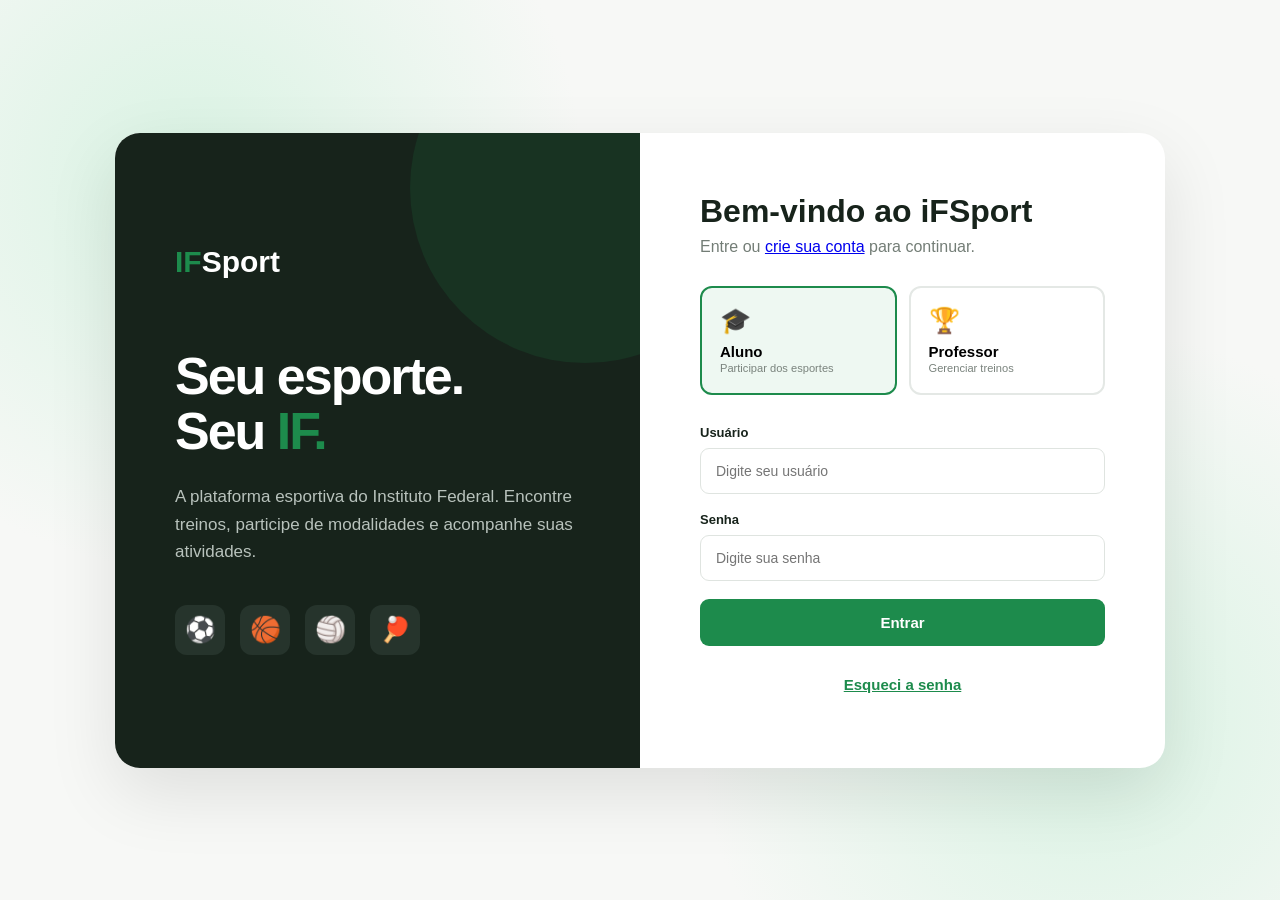
==== aluno.html @ d4136640 "arquivos" ====
<!DOCTYPE html>
<html lang="pt-BR">

<head>

    <meta charset="UTF-8">
    <meta name="viewport" content="width=device-width, initial-scale=1.0">

    <title>iFSport - Aluno</title>

    <link rel="stylesheet" href="css/aluno.css">
    <!DOCTYPE html>
    <html lang="pt-BR">

    <head>
        <meta charset="UTF-8">
        <meta name="viewport" content="width=device-width, initial-scale=1.0">

        <title>IFSports</title>

    </head>


<body>


    <!-- =========================
         CABEÇALHO
    ========================= -->

    <header>

        <div class="logo">
            <span>IF</span>Sports
        </div>


        <nav>

            <a href="#inicio">
                Início
            </a>

            <a href="#modalidades">
                Modalidades
            </a>

            <a href="#treinos">
                Treinos
            </a>

        </nav>


        <button class="btn-sair" onclick="irParaPagina()">
            Sair
        </button>

    </header>


    <main>


        <!-- =========================
             HERO
        ========================= -->

        <section class="hero" id="inicio">


            <div class="hero-text">


                <span class="tag">
                    ESPORTE NO IF
                </span>


                <h1>

                    Seu esporte.
                    <br>

                    Seu <span>IF.</span>

                </h1>


                <p>

                    Encontre modalidades, confira os horários
                    dos treinos e participe das atividades
                    esportivas do Instituto Federal.

                </p>


                <div class="hero-buttons">
                    

                    <button class="btn-secondary" onclick="irParaTreinos()">

                        Ver Treinos

                    </button>


                    <button class="btn-primary" onclick="irParaModalidades()">

                        Ver modalidades

                    </button>

                    


                </div>


            </div>



            <!-- CARD -->

            <div class="hero-card">


                <div class="bola">
                    ⚽
                </div>


                <h2>
                    Movimente-se
                </h2>


                <p>

                    Faça parte das atividades esportivas
                    do seu campus.

                </p>


                <div class="stats">


                    <div>

                        <strong>
                            8+
                        </strong>

                        <small>
                            Modalidades
                        </small>

                    </div>


                    <div>

                        <strong>
                            20+
                        </strong>

                        <small>
                            Treinos
                        </small>

                    </div>


                    <div>

                        <strong>
                            100+
                        </strong>

                        <small>
                            Atletas
                        </small>

                    </div>


                </div>


            </div>


        </section>



        <!-- =========================
             MODALIDADES
        ========================= -->

        <section class="section" id="modalidades">


            <div class="section-title">


                <span>
                    EXPLORE
                </span>


                <h2>
                    Modalidades esportivas
                </h2>


                <p>
                    Escolha seu esporte e encontre os próximos treinos.
                </p>


            </div>



            <div class="sports-grid">


                <div class="sport-card">

                    <div class="sport-icon">
                        ⚽
                    </div>

                    <h3>
                        Futebol Society
                    </h3>

                    <p>
                        Treinos e competições.
                    </p>

                    <button onclick="irParaPaginaFutebol()">Ver horários →</button>

                </div>

                

                <div class="sport-card">

                    <div class="sport-icon">
                        🏊‍♂️
                    </div>

                    <h3>
                        Natação
                    </h3>

                    <p>
                        Treine e evolua .
                    </p>

                    <button onclick="irParaPaginaFutebol()">Ver horários →</button>

                </div>

                <div class="sport-card">

                    <div class="sport-icon">
                        🏃‍♂️
                    </div>

                    <h3>
                        Atletismo
                    </h3>

                    <p>
                        Treinos e competições.
                    </p>

                    <button onclick="irParaPaginaFutebol()">Ver horários →</button>

                </div>

                <div class="sport-card">

                    <div class="sport-icon">
                        🏀
                    </div>

                    <h3>
                        Basquete
                    </h3>

                    <p>
                        Treinos e campeonatos.
                    </p>

                    <button onclick="irParaPaginaBasquete()">Ver horários →</button>

                </div>

                <div class="sport-card">

                    <div class="sport-icon">
                        ⚽
                    </div>

                    <h3>
                        Futsal
                    </h3>

                    <p>
                        Treinos e competições.
                    </p>

                    <button onclick="irParaPaginaFutebol()">Ver horários →</button>

                </div>

                <div class="sport-card">

                    <div class="sport-icon">
                        🤾
                    </div>

                    <h3>
                        Handebol
                    </h3>

                    <p>
                        Treinos e competições.
                    </p>

                    <button onclick="irParaPaginaFutebol()">Ver horários →</button>

                </div>

                <div class="sport-card">

                    <div class="sport-icon">
                        🏐
                    </div>

                    <h3>
                        Vôlei
                    </h3>

                    <p>
                        Treinos para todos.
                    </p>

                    <button onclick="irParaPaginaVolei()">Ver horários →</button>

                </div>



                <div class="sport-card">

                    <div class="sport-icon">
                        🏓
                    </div>

                    <h3>
                        Tenis de mesa
                    </h3>

                    <p>
                        Pratique e evolua.
                    </p>

                    <button onclick="irParaPaginaTenisMesa()">Ver horários →</button>

                </div>


            </div>


        </section>



        <!-- =========================
             TREINOS
        ========================= -->

        <section class="section schedule" id="treinos">


            <div class="section-title">


                <span>
                    AGENDA
                </span>


                <h2>
                    Próximos treinos
                </h2>


                <p>
                    Confira os horários das próximas atividades.
                </p>


            </div>

            

            <div class="training-list">

                <div class="training" id="listaTreinos"></div>

            </div>


        </section>


    </main>



    <!-- =========================
         RODAPÉ
    ========================= -->

    <footer>


        <div class="logo">

            <span>
                IF
            </span>Sports

        </div>


        <p>

            Esporte, saúde e integração
            no Instituto Federal.

        </p>


        <div class="footer-links">

            <a href="#inicio">
                Início
            </a>

            <a href="#modalidades">
                Modalidades
            </a>

            <a href="#treinos">
                Treinos
            </a>

        </div>


        <p class="copyright">

            © 2026 IFSports.
            Projeto acadêmico.

        </p>


    </footer>



    <!-- =========================
         JAVASCRIPT
    ========================= -->

    <script>


        function irParaPagina() {
            window.location.href = "index.html";
        }


        function irParaInscricao() {

            document
                .getElementById("inscricao")
                .scrollIntoView({
                    behavior: "smooth"
                });

        }

        function irParaTreinos() {

            document
                .getElementById("treinos")
                .scrollIntoView({
                    behavior: "smooth"
                });

        }

        function irParaModalidades() {

            document
                .getElementById("modalidades")
                .scrollIntoView({
                    behavior: "smooth"
                });

        }



        function mostrarMensagem() {

            alert(
                "Área de inscrições! Em breve você poderá escolher uma modalidade e realizar sua inscrição."
            );

        }



        function inscrever(modalidade) {

            alert(
                "Você selecionou a modalidade: " + modalidade
            );

        }


    </script>

    <script src="js/sistema.js"></script>

    <script src="js/aluno.js"></script>

</body>

</html>
---- css/aluno.css ----
* {
    margin: 0;
    padding: 0;
    box-sizing: border-box;
}

html {
    scroll-behavior: smooth;
}

body {
    font-family: Arial, Helvetica, sans-serif;
    background: #f7f8f6;
    color: #17231b;
}


/* =========================
           HEADER
        ========================= */

header {
    height: 75px;

    display: flex;
    align-items: center;
    justify-content: space-between;

    padding: 0 8%;

    background: white;

    border-bottom: 1px solid #e5e5e5;

    position: sticky;
    top: 0;

    z-index: 100;
}

.logo {
    font-size: 25px;
    font-weight: 800;
}

.logo span {
    color: #1d8b4c;
}

nav {
    display: flex;
    gap: 35px;
}

nav a {
    text-decoration: none;
    color: #4b554e;

    font-size: 14px;
    font-weight: 600;

    transition: 0.2s;
}

nav a:hover {
    color: #1d8b4c;
}

button {
    border: none;
    cursor: pointer;
    font-weight: 700;
}

.btn-sair {
    padding: 11px 22px;

    border-radius: 8px;

    background: #aa0606;
    color: white;
}

.btn-professor {
    padding: 11px 22px;

    border-radius: 8px;

    background: #17231b;
    color: white;
}


/* =========================
           HERO
        ========================= */

.hero {
    min-height: 650px;

    display: flex;
    align-items: center;
    justify-content: space-between;

    padding: 80px 10%;

    background:
        radial-gradient(circle at 80% 30%,
            #d9f3e3,
            transparent 35%);
}

.hero-text {
    max-width: 600px;
}

.tag {
    color: #1d8b4c;

    font-size: 13px;
    font-weight: 800;

    letter-spacing: 2px;
}

.hero h1 {
    margin-top: 15px;

    font-size: 70px;

    line-height: 1;

    letter-spacing: -3px;
}

.hero h1 span {
    color: #1d8b4c;
}

.hero p {
    margin-top: 25px;

    max-width: 500px;

    color: #657069;

    font-size: 18px;

    line-height: 1.6;
}

.hero-buttons {
    margin-top: 35px;

    display: flex;
    gap: 15px;
}

.btn-primary {
    background: #1d8b4c;

    color: white;

    padding: 15px 25px;

    border-radius: 9px;

    font-size: 15px;

    transition: 0.2s;
}

.btn-primary:hover {
    background: #146b39;

    transform: translateY(-2px);
}

.btn-secondary {
    background: white;

    color: #17231b;

    padding: 15px 25px;

    border-radius: 9px;

    border: 1px solid #ddd;
}


/* =========================
           CARD DO HERO
        ========================= */

.hero-card {
    width: 350px;

    padding: 40px;

    border-radius: 25px;

    background: #17231b;

    color: white;

    box-shadow: 0 25px 60px rgba(0, 0, 0, 0.15);
}

.bola {
    font-size: 70px;

    margin-bottom: 20px;
}

.hero-card h2 {
    font-size: 30px;
}

.hero-card p {
    margin-top: 10px;

    color: #b8c2bc;

    line-height: 1.5;
}

.stats {
    display: flex;

    justify-content: space-between;

    margin-top: 35px;

    padding-top: 25px;

    border-top: 1px solid #3b463f;
}

.stats div {
    display: flex;

    flex-direction: column;
}

.stats strong {
    font-size: 22px;
}

.stats small {
    margin-top: 5px;

    color: #9ba69f;
}


/* =========================
           SEÇÕES
        ========================= */

.section {
    padding: 100px 10%;
}

.section-title {
    text-align: center;

    margin-bottom: 50px;
}

.section-title span {
    color: #1d8b4c;

    font-size: 12px;

    font-weight: 800;

    letter-spacing: 2px;
}

.section-title h2 {
    font-size: 40px;

    margin-top: 10px;
}

.section-title p {
    color: #6b756e;

    margin-top: 10px;
}


/* =========================
           MODALIDADES
        ========================= */

.sports-grid {
    display: grid;

    grid-template-columns:
        repeat(4, 1fr);

    gap: 20px;
}

.sport-card {
    background: white;

    padding: 30px;

    border-radius: 15px;

    border: 1px solid #e8ebe8;

    transition: 0.25s;
}

.sport-card:hover {
    transform: translateY(-7px);

    box-shadow:
        0 15px 35px rgba(0, 0, 0, 0.08);
}

.sport-icon {
    font-size: 40px;

    margin-bottom: 20px;
}

.sport-card h3 {
    font-size: 21px;
}

.sport-card p {
    color: #707a73;

    margin-top: 8px;

    font-size: 14px;
}

.sport-card button {
    background: none;

    color: #1d8b4c;

    margin-top: 25px;
}


/* =========================
           TREINOS
        ========================= */

.schedule {
    background: #eef3ef;
}

.training-list {
    width: 100%;
    max-width: none;
    margin: 0;
}

.training {
    background: white;
    padding: 20px;
    margin-bottom: 15px;
    border-radius: 12px;

    display: flex;
    align-items: center;
    gap: 25px;

    flex-wrap: wrap;
}

.date {
    width: 60px;

    text-align: center;

    display: flex;

    flex-direction: column;

    background: #e5f5eb;

    padding: 10px;

    border-radius: 8px;
}

.date strong {
    font-size: 22px;
}

.date span {
    font-size: 11px;

    color: #1d8b4c;

    font-weight: 800;
}

.training-info {
    flex: 1;
    min-width: 200px;
}

.training button {
    white-space: nowrap;
}

.training-info h3 {
    font-size: 17px;
}

.training-info p {
    color: #737d76;

    font-size: 13px;

    margin-top: 5px;
}

.available {
    color: #1d8b4c;

    font-size: 12px;

    font-weight: 700;
}

.training button {
    background: #17231b;

    color: white;

    padding: 10px 16px;

    border-radius: 7px;
}


/* =========================
           INSCRIÇÃO
        ========================= */

.signup {
    margin: 80px 10%;

    padding: 60px;

    border-radius: 25px;

    background: #1d8b4c;

    color: white;

    display: flex;

    justify-content: space-between;

    align-items: center;
}

.signup>div:first-child {
    max-width: 600px;
}

.signup span {
    font-size: 12px;

    letter-spacing: 2px;

    font-weight: 800;
}

.signup h2 {
    font-size: 45px;

    margin-top: 10px;
}

.signup p {
    margin-top: 15px;

    color: #d7f0df;
}

.signup .btn-primary {
    margin-top: 25px;

    background: white;

    color: #1d8b4c;
}

.signup-icon {
    font-size: 130px;
}


/* =========================
           FOOTER
        ========================= */

footer {
    background: #17231b;

    color: white;

    padding: 60px 10%;

    text-align: center;
}

footer .logo {
    margin-bottom: 15px;
}

footer p {
    color: #aab3ad;
}

.footer-links {
    display: flex;

    justify-content: center;

    gap: 30px;

    margin: 25px 0;
}

.footer-links a {
    color: #cbd2cd;

    text-decoration: none;
}

.copyright {
    font-size: 12px;
}


/* =========================
           RESPONSIVIDADE
        ========================= */

@media (max-width: 900px) {

    nav {
        display: none;
    }

    .hero {
        flex-direction: column;

        text-align: center;

        gap: 50px;
    }

    .hero p {
        margin-left: auto;
        margin-right: auto;
    }

    .hero-buttons {
        justify-content: center;
    }

    .sports-grid {
        grid-template-columns:
            repeat(2, 1fr);
    }

    .training {
        flex-wrap: wrap;
    }

    .signup {
        flex-direction: column;

        text-align: center;

        gap: 30px;
    }

}


@media (max-width: 600px) {

    .hero h1 {
        font-size: 50px;
    }

    .hero-card {
        width: 100%;
    }

    .sports-grid {
        grid-template-columns: 1fr;
    }

    .signup {
        margin: 40px 5%;

        padding: 40px 25px;
    }

    .signup h2 {
        font-size: 35px;
    }

}
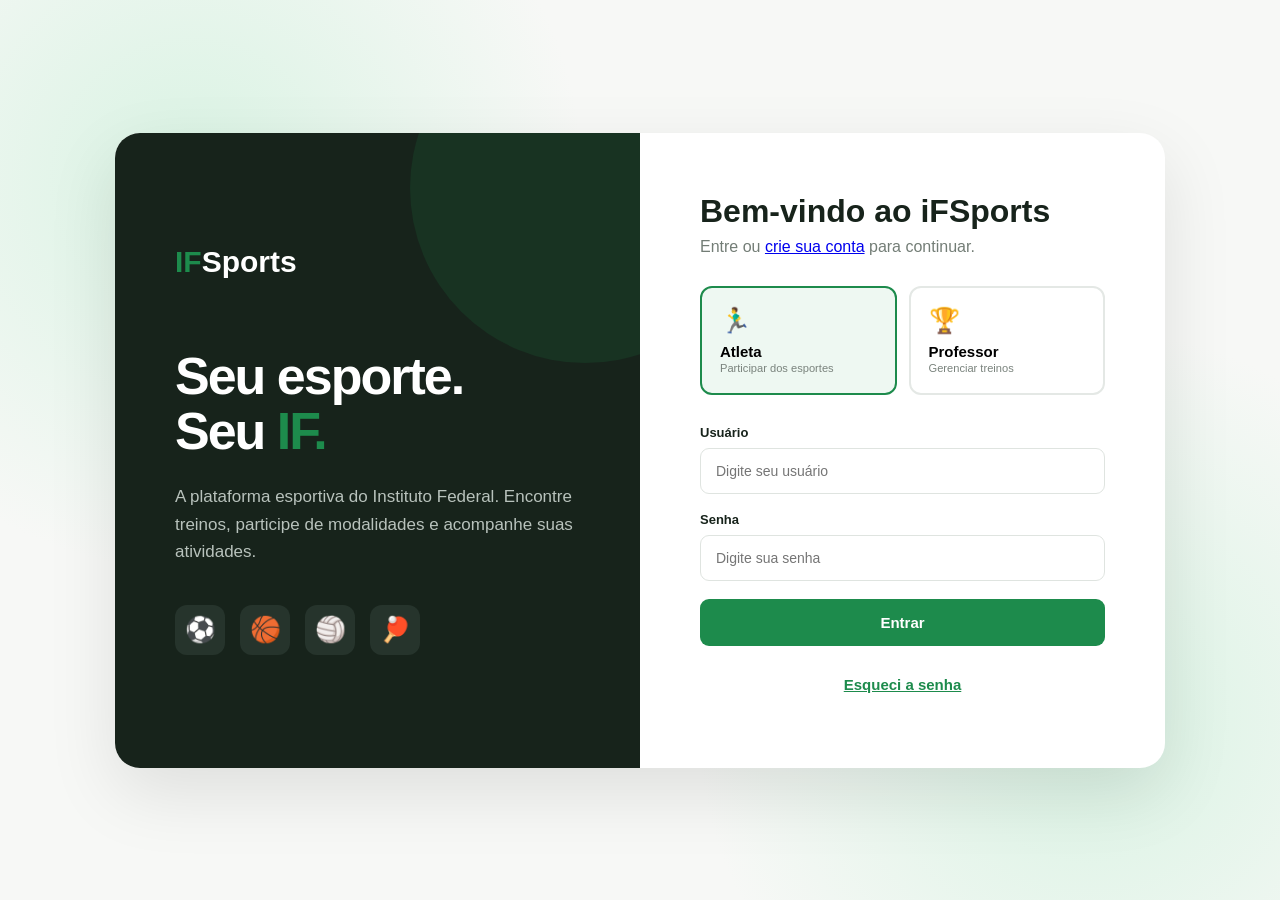
==== commit 42847e64: "adição do modal de horários" ====
--- a/aluno.html
+++ b/aluno.html
@@ -243,7 +243,7 @@
                         Treinos e competições.
                     </p>
 
-                    <button onclick="irParaPaginaFutebol()">Ver horários →</button>
+                    <button onclick="abrirModal('futebol')">Ver horários →</button>
 
                 </div>
 
@@ -263,7 +263,7 @@
                         Treine e evolua .
                     </p>
 
-                    <button onclick="irParaPaginaFutebol()">Ver horários →</button>
+                    <button onclick="abrirModal('natacao')">Ver horários →</button>
 
                 </div>
 
@@ -281,7 +281,7 @@
                         Treinos e competições.
                     </p>
 
-                    <button onclick="irParaPaginaFutebol()">Ver horários →</button>
+                    <button onclick="abrirModal('atletismo')">Ver horários →</button>
 
                 </div>
 
@@ -299,7 +299,7 @@
                         Treinos e campeonatos.
                     </p>
 
-                    <button onclick="irParaPaginaBasquete()">Ver horários →</button>
+                    <button onclick="abrirModal('basquete')">Ver horários →</button>
 
                 </div>
 
@@ -317,7 +317,7 @@
                         Treinos e competições.
                     </p>
 
-                    <button onclick="irParaPaginaFutebol()">Ver horários →</button>
+                    <button onclick="abrirModal('futsal')">Ver horários →</button>
 
                 </div>
 
@@ -335,7 +335,7 @@
                         Treinos e competições.
                     </p>
 
-                    <button onclick="irParaPaginaFutebol()">Ver horários →</button>
+                    <button onclick="abrirModal(handebol)">Ver horários →</button>
 
                 </div>
 
@@ -353,7 +353,7 @@
                         Treinos para todos.
                     </p>
 
-                    <button onclick="irParaPaginaVolei()">Ver horários →</button>
+                    <button onclick="abrirModal('volei')">Ver horários →</button>
 
                 </div>
 
@@ -373,7 +373,7 @@
                         Pratique e evolua.
                     </p>
 
-                    <button onclick="irParaPaginaTenisMesa()">Ver horários →</button>
+                    <button onclick="abrirModal('tenismesa')">Ver horários →</button>
 
                 </div>
 
@@ -546,6 +546,111 @@
 
     </script>
 
+        <div class="modal-overlay" id="modalHorarios" hidden>
+        <div class="modal" role="dialog" aria-modal="true" aria-labelledby="modalTitulo">
+ 
+            <div class="modal-topo">
+                <button class="modal-fechar" onclick="fecharModal()" aria-label="Fechar">×</button>
+                <div class="modal-icone" id="modalIcone"></div>
+                <h3 id="modalTitulo"></h3>
+            </div>
+ 
+            <div class="modal-corpo" id="modalConteudo"></div>
+ 
+        </div>
+    </div>
+
+    <script>
+         const modalidades = {
+            futebol:   { nome: "Futebol Society", icone: "⚽",    horarios: [] },
+            natacao:   { nome: "Natação",         icone: "🏊‍♂️", horarios: [] },
+            atletismo: { nome: "Atletismo",       icone: "🏃‍♂️", horarios: [] },
+            basquete:  { nome: "Basquete",        icone: "🏀",    local: "Ginásio IFCN", 
+                grupos: [
+                    { titulo: "Manhã", horarios: [
+                        {dia: "Sexta-feira", hora: "07:00 às 08:30"}
+                    ] },
+                    { titulo: "Tarde", horarios: [
+                        {dia: "Quarta-feira", hora: "13:00 às 14:30"},
+                        {dia: "Quinta-feira", hora: "13:00 às 14:30"},
+                    ] }
+                ] },
+            futsal:    { nome: "Futsal",          icone: "⚽",    local: "Ginásio IFCN",
+                grupos: [
+                    { titulo: "Masculino", horarios: [
+                        { dia: "Quinta-feira", hora: "20:00 às 21:45" },
+                        { dia: "Sexta-feira",  hora: "20:00 às 21:45" }
+                    ] },
+                    { titulo: "Feminino", horarios: [
+                        { dia: "Segunda-feira", hora: "12:00" },
+                        { dia: "Quarta-feira",  hora: "12:00" }
+                    ] }
+                ], horarios: [] },
+            handebol:  { nome: "Handebol",        icone: "🤾",    horarios: [] },
+            volei:     { nome: "Vôlei",           icone: "🏐",    horarios: [] },
+            tenis:     { nome: "Tênis de mesa",   icone: "🏓",    horarios: [] }
+        };
+ 
+        const modalEl = document.getElementById("modalHorarios");
+        let botaoOrigem = null;
+ 
+        function abrirModal(chave) {
+ 
+            const m = modalidades[chave];
+            botaoOrigem = document.activeElement;
+ 
+            document.getElementById("modalIcone").textContent = m.icone;
+            document.getElementById("modalTitulo").textContent = "Treinos de " + m.nome;
+ 
+            const conteudo = document.getElementById("modalConteudo");
+ 
+            const grupos = m.grupos ||
+                (m.horarios.length ? [{ titulo: "", horarios: m.horarios }] : []);
+ 
+            if (grupos.length === 0) {
+                conteudo.innerHTML =
+                    '<p class="modal-vazio">Ainda não há horários cadastrados para esta modalidade.</p>';
+            } else {
+                conteudo.innerHTML = grupos.map(g =>
+                    '<section class="modal-grupo">' +
+                    (g.titulo ? `<h4>${g.titulo}</h4>` : "") +
+                    '<ul class="modal-horarios">' +
+                    g.horarios.map(h =>
+                        `<li><strong>${h.dia}</strong><span>${h.hora}</span></li>`
+                    ).join("") + '</ul></section>'
+                ).join("") +
+                (m.local
+                    ? `<div class="modal-local"><div class="modal-local-icone">📍</div><p>Local: <strong>${m.local}</strong></p></div>`
+                    : "");
+            }
+ 
+            modalEl.hidden = false;
+            modalEl.classList.remove("aberto");
+            void modalEl.offsetWidth; // reinicia a animação
+            modalEl.classList.add("aberto");
+            document.body.classList.add("modal-aberto");
+            modalEl.querySelector(".modal-fechar").focus();
+ 
+        }
+ 
+        function fecharModal() {
+            modalEl.hidden = true;
+            modalEl.classList.remove("aberto");
+            document.body.classList.remove("modal-aberto");
+            if (botaoOrigem) botaoOrigem.focus();
+        }
+ 
+        // Fecha clicando fora da caixa
+        modalEl.addEventListener("click", e => {
+            if (e.target === modalEl) fecharModal();
+        });
+ 
+        // Fecha com ESC
+        document.addEventListener("keydown", e => {
+            if (e.key === "Escape" && !modalEl.hidden) fecharModal();
+        });
+    </script>
+
     <script src="js/sistema.js"></script>
 
     <script src="js/aluno.js"></script>
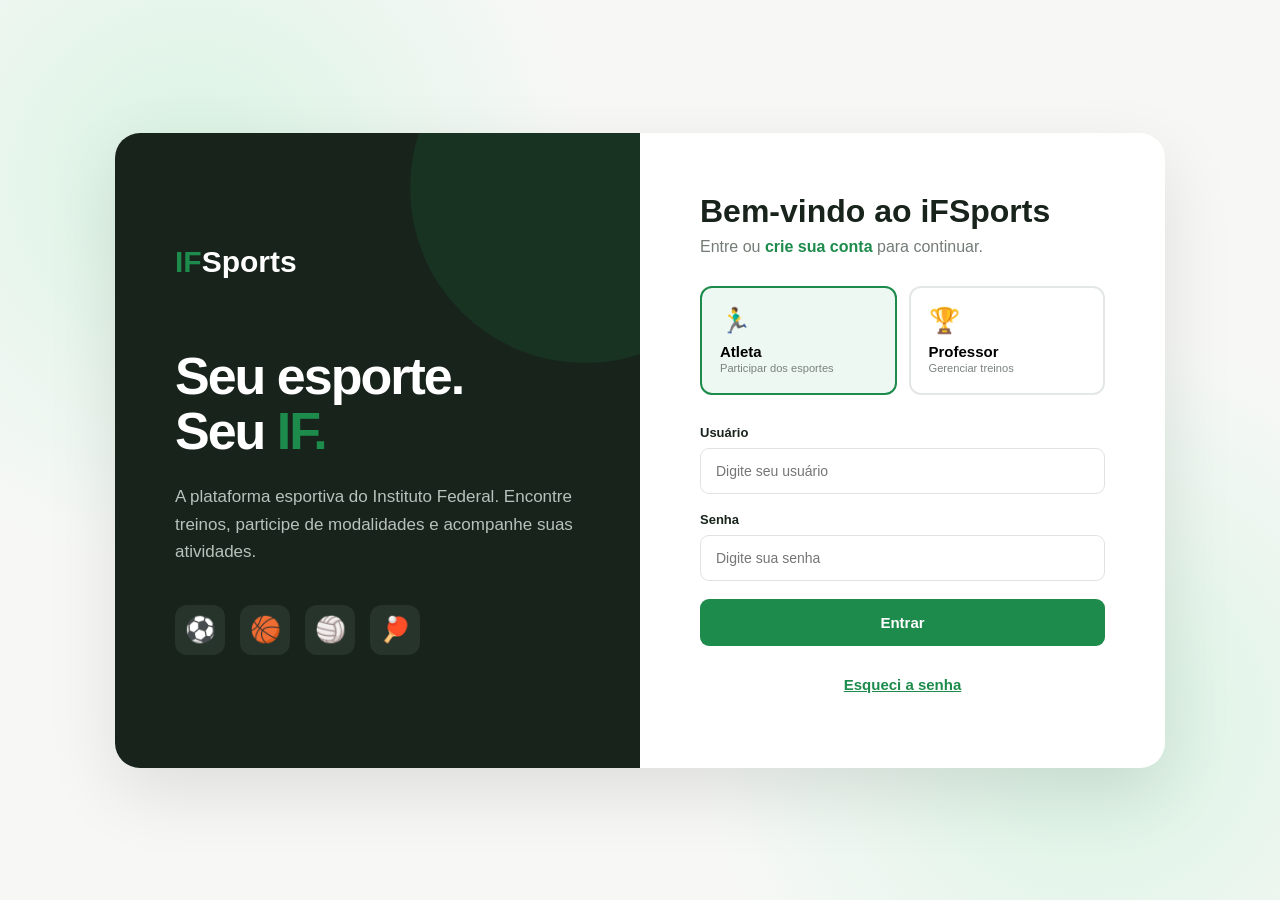
==== commit a6bc383f: "adição horarios handebol" ====
--- a/aluno.html
+++ b/aluno.html
@@ -9,14 +9,6 @@
     <title>iFSport - Aluno</title>
 
     <link rel="stylesheet" href="css/aluno.css">
-    <!DOCTYPE html>
-    <html lang="pt-BR">
-
-    <head>
-        <meta charset="UTF-8">
-        <meta name="viewport" content="width=device-width, initial-scale=1.0">
-
-        <title>IFSports</title>
 
     </head>
 
@@ -335,7 +327,7 @@
                         Treinos e competições.
                     </p>
 
-                    <button onclick="abrirModal(handebol)">Ver horários →</button>
+                    <button onclick="abrirModal('handebol')">Ver horários →</button>
 
                 </div>
 
@@ -586,9 +578,16 @@
                         { dia: "Quarta-feira",  hora: "12:00" }
                     ] }
                 ], horarios: [] },
-            handebol:  { nome: "Handebol",        icone: "🤾",    horarios: [] },
+            handebol:  { nome: "Handebol",        icone: "🤾", local: "Ginásio IFCN",
+                grupos: [
+                    { titulo: "Noite", horarios: [
+                        { dia: "Quarta-feira", hora: "18:00 às 20:00"},
+                        { dia: "Quinta-feira", hora: "18:00 às 20:00"},
+                        { dia: "Sexta-feira", hora: "18:00 às 20:00"}
+                    ]}
+                ] },
             volei:     { nome: "Vôlei",           icone: "🏐",    horarios: [] },
-            tenis:     { nome: "Tênis de mesa",   icone: "🏓",    horarios: [] }
+            tenismesa:     { nome: "Tênis de mesa",   icone: "🏓",    horarios: [] }
         };
  
         const modalEl = document.getElementById("modalHorarios");
--- a/css/aluno.css
+++ b/css/aluno.css
@@ -618,4 +618,290 @@
         font-size: 35px;
     }
 
+}
+
+/* =========================
+           MODAL DE HORÁRIOS
+        ========================= */
+
+.modal-overlay {
+    position: fixed;
+    inset: 0;
+    z-index: 200;
+
+    display: flex;
+    align-items: center;
+    justify-content: center;
+
+    padding: 20px;
+
+    background: rgba(23, 35, 27, 0.65);
+    backdrop-filter: blur(4px);
+}
+
+.modal-overlay[hidden] {
+    display: none;
+}
+
+body.modal-aberto {
+    overflow: hidden;
+}
+
+.modal {
+    width: 100%;
+    max-width: 560px;
+    max-height: 92vh;
+    overflow-y: auto;
+
+    border-radius: 24px;
+
+    background: white;
+
+    box-shadow: 0 30px 80px rgba(0, 0, 0, 0.35);
+}
+
+/* Animação de abertura */
+
+.modal-overlay.aberto {
+    animation: overlayEntrada 0.3s ease-out both;
+}
+
+.modal-overlay.aberto .modal {
+    animation: modalEntrada 0.45s cubic-bezier(0.2, 0.9, 0.3, 1.15) both;
+}
+
+@keyframes overlayEntrada {
+    from { opacity: 0; }
+    to   { opacity: 1; }
+}
+
+@keyframes modalEntrada {
+    from {
+        opacity: 0;
+        transform: translateY(50px) scale(0.92);
+    }
+    to {
+        opacity: 1;
+        transform: translateY(0) scale(1);
+    }
+}
+
+
+/* Topo escuro compacto: ícone e título lado a lado */
+
+.modal-topo {
+    position: relative;
+    overflow: hidden;
+
+    display: flex;
+    align-items: center;
+    gap: 16px;
+
+    padding: 24px 40px 24px 32px;
+
+    background: #17231b;
+    color: white;
+}
+
+.modal-topo::before {
+    content: "";
+    position: absolute;
+
+    width: 220px;
+    height: 220px;
+
+    top: -110px;
+    right: -70px;
+
+    border-radius: 50%;
+
+    background: #1d8b4c;
+    opacity: 0.25;
+}
+
+.modal-icone {
+    position: relative;
+    flex-shrink: 0;
+
+    width: 54px;
+    height: 54px;
+
+    display: flex;
+    align-items: center;
+    justify-content: center;
+
+    border-radius: 15px;
+
+    background: #26342c;
+
+    font-size: 28px;
+}
+
+.modal-topo h3 {
+    position: relative;
+
+    font-size: 26px;
+    letter-spacing: -0.5px;
+    line-height: 1.1;
+}
+
+.modal-fechar {
+    position: absolute;
+    top: 50%;
+    right: 18px;
+    transform: translateY(-50%);
+    z-index: 2;
+
+    width: 36px;
+    height: 36px;
+
+    border-radius: 50%;
+
+    background: rgba(255, 255, 255, 0.12);
+    color: white;
+
+    font-size: 22px;
+    line-height: 1;
+
+    transition: background 0.2s;
+}
+
+.modal-fechar:hover {
+    background: rgba(255, 255, 255, 0.25);
+}
+
+.modal-fechar:focus-visible {
+    outline: 2px solid white;
+    outline-offset: 2px;
+}
+
+
+/* Corpo */
+
+.modal-corpo {
+    padding: 28px 32px 32px;
+}
+
+.modal-grupo {
+    overflow: hidden;
+
+    border: 1.5px solid #c9d4cd;
+    border-radius: 14px;
+}
+
+.modal-grupo + .modal-grupo {
+    margin-top: 18px;
+}
+
+.modal-grupo h4 {
+    padding: 12px 20px;
+
+    background: #1d8b4c;
+    color: white;
+
+    font-size: 15px;
+    letter-spacing: 0.3px;
+}
+
+.modal-horarios {
+    list-style: none;
+}
+
+.modal-horarios li {
+    display: flex;
+    justify-content: space-between;
+    align-items: center;
+    gap: 15px;
+
+    padding: 15px 20px;
+
+    border-bottom: 1px solid #e3e9e5;
+}
+
+.modal-horarios li:last-child {
+    border-bottom: none;
+}
+
+.modal-horarios strong {
+    font-size: 15px;
+    font-weight: 600;
+}
+
+.modal-horarios span {
+    padding: 6px 13px;
+
+    border-radius: 999px;
+
+    background: #e5f5eb;
+    color: #146b39;
+
+    font-size: 14px;
+    font-weight: 700;
+
+    white-space: nowrap;
+}
+
+.modal-local {
+    display: flex;
+    align-items: center;
+    gap: 14px;
+
+    margin-top: 26px;
+    padding: 16px 18px;
+
+    border-radius: 14px;
+
+    background: #f5f7f5;
+}
+
+.modal-local-icone {
+    width: 42px;
+    height: 42px;
+
+    display: flex;
+    align-items: center;
+    justify-content: center;
+
+    border-radius: 12px;
+
+    background: white;
+
+    font-size: 20px;
+}
+
+.modal-local p {
+    font-size: 15px;
+    color: #6b756e;
+}
+
+.modal-local strong {
+    color: #17231b;
+}
+
+.modal-vazio {
+    padding: 34px 20px;
+
+    border-radius: 14px;
+    border: 1px dashed #d5ddd8;
+
+    background: #f7f8f6;
+
+    color: #737d76;
+
+    font-size: 15px;
+    text-align: center;
+}
+
+@media (max-width: 600px) {
+    .modal-topo {
+        padding: 20px 60px 20px 22px;
+    }
+
+    .modal-corpo {
+        padding: 22px 22px 26px;
+    }
+
+    .modal-topo h3 {
+        font-size: 22px;
+    }
 }
